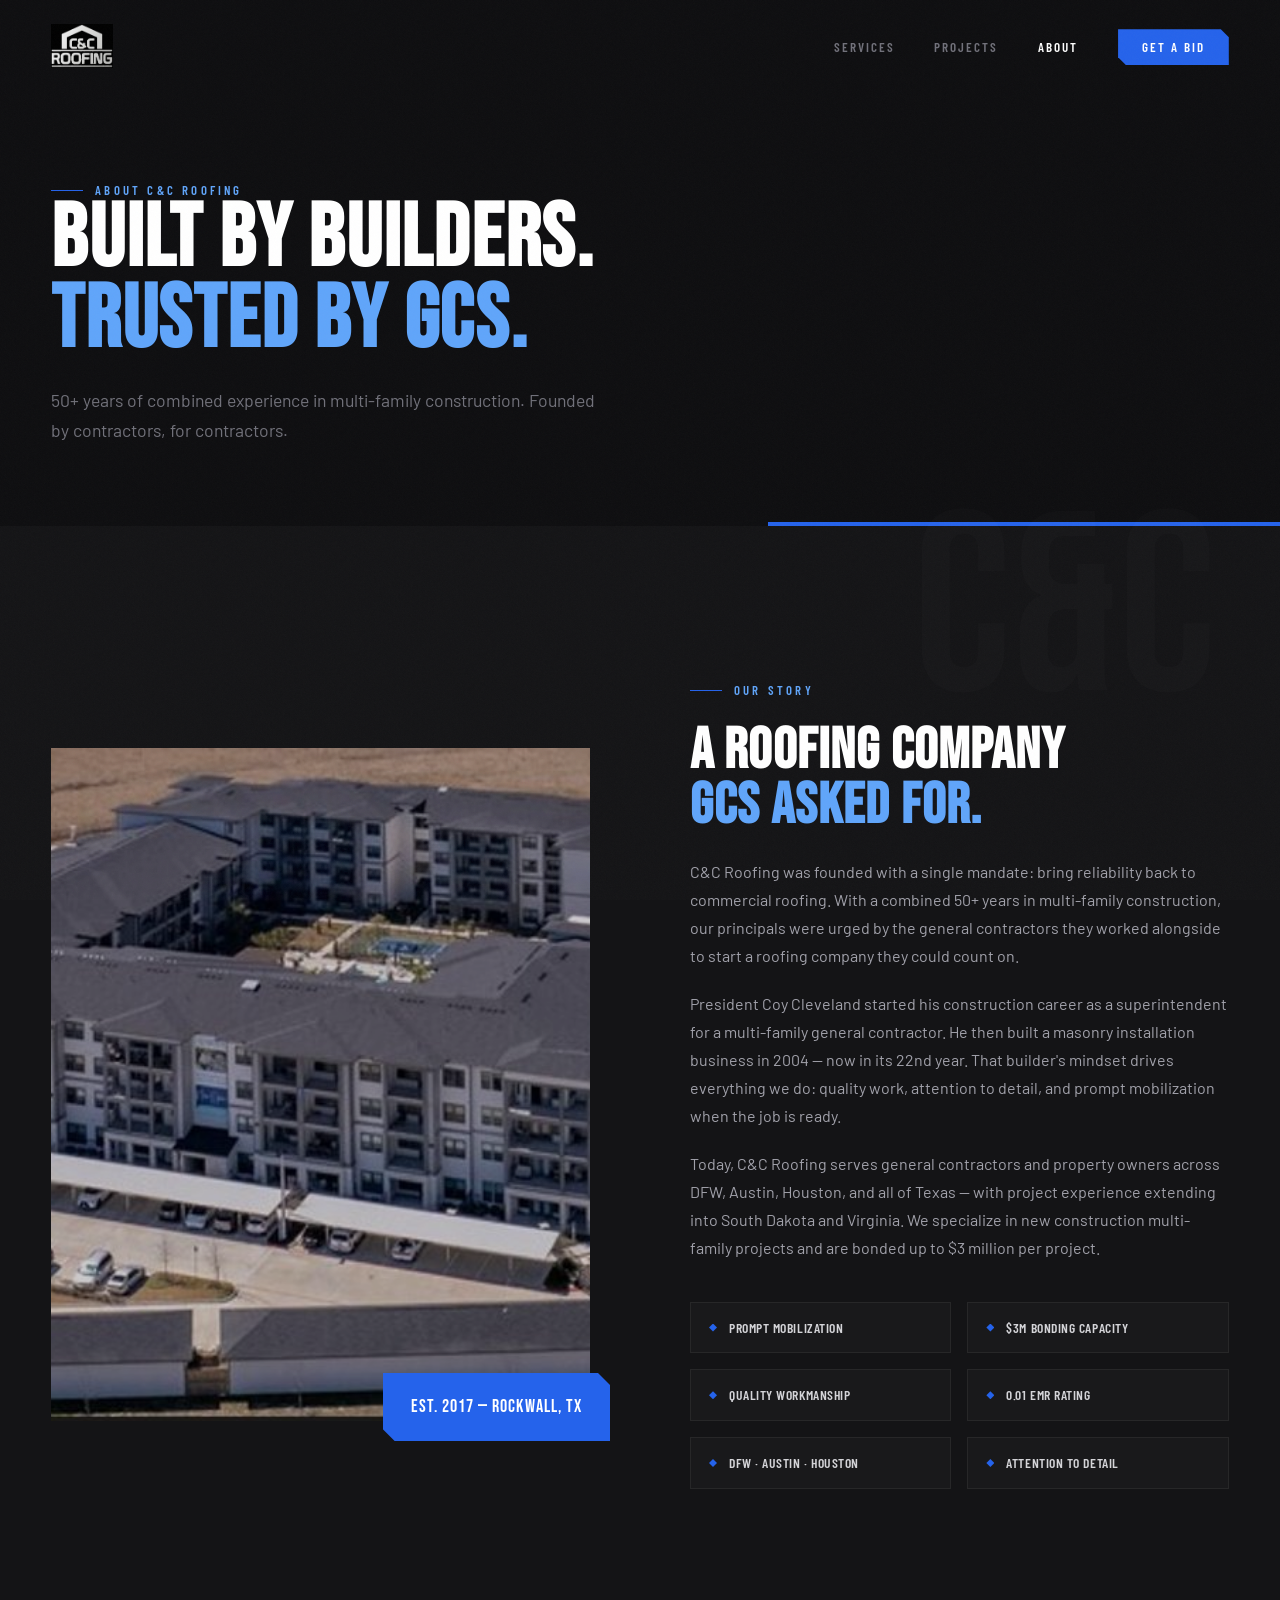
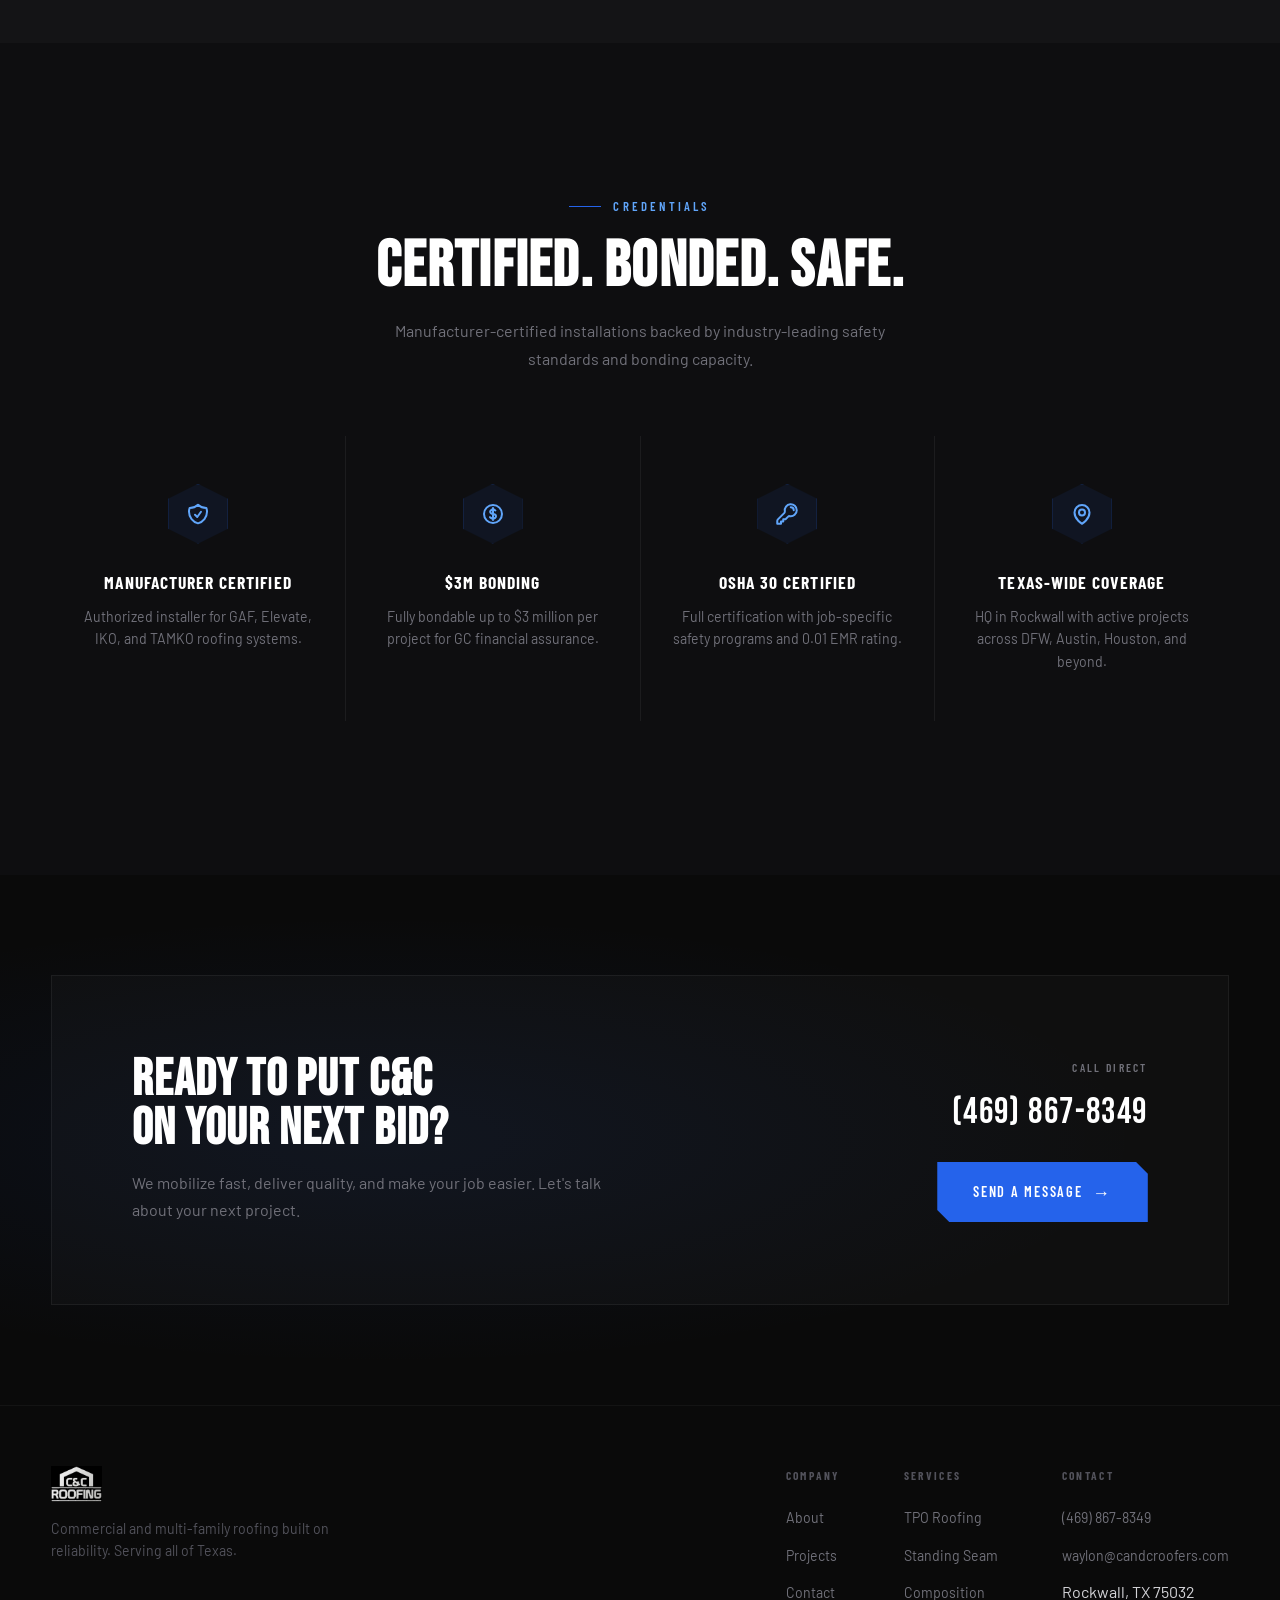
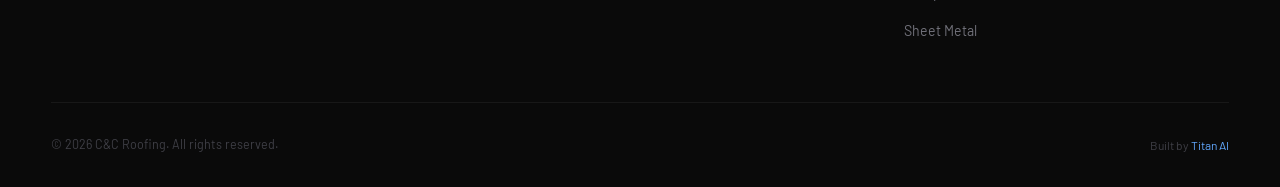
==== about.html @ eeb82d4a "Initial deploy: C&C Roofing static site - 5-page dark industrial brand site (index, services, projec" ====
<!DOCTYPE html>
<html lang="en">
<head>
  <meta charset="UTF-8">
  <meta name="viewport" content="width=device-width, initial-scale=1.0">
  <title>About | C&C Roofing — Built by Builders, Trusted by GCs</title>
  <meta name="description" content="C&C Roofing was founded with a single mandate: bring reliability back to commercial roofing. 50+ years combined experience, based in Rockwall, TX.">
  <link rel="preconnect" href="https://fonts.googleapis.com">
  <link rel="preconnect" href="https://fonts.gstatic.com" crossorigin>
  <link href="https://fonts.googleapis.com/css2?family=Bebas+Neue&family=Barlow:wght@400;500;600;700&family=Barlow+Condensed:wght@400;500;600;700&display=swap" rel="stylesheet">
  <link rel="stylesheet" href="css/style.css">
  <!-- Favicon -->
  <link rel="icon" href="favicon.svg" type="image/svg+xml">
  <link rel="alternate icon" href="favicon.ico" sizes="any">
  <link rel="apple-touch-icon" href="apple-touch-icon.png">
  <!-- Open Graph -->
  <meta property="og:type" content="website">
  <meta property="og:site_name" content="C&C Roofing">
  <meta property="og:title" content="About | C&C Roofing — Built by Builders, Trusted by GCs">
  <meta property="og:description" content="C&C Roofing was founded with a single mandate: bring reliability back to commercial roofing. 50+ years combined experience, based in Rockwall, TX.">
  <meta property="og:image" content="images/MEZZO_2.PNG">
  <meta property="og:url" content="https://candcroofers.com/about.html">
  <meta name="twitter:card" content="summary_large_image">
  <meta name="twitter:title" content="About C&C Roofing — Built by Builders, Trusted by GCs">
  <meta name="twitter:description" content="Founded by contractors for contractors. 50+ years combined experience, OSHA 30, bonded to $3M, serving all of Texas.">
  <meta name="twitter:image" content="images/MEZZO_2.PNG">
</head>
<body>

  <!-- NAV -->
  <nav class="nav" id="nav">
    <div class="nav-inner">
      <a href="index.html" class="nav-logo"><img src="images/CCRoofLogo2.png" alt="C&C Roofing"></a>
      <ul class="nav-links">
        <li><a href="services.html">Services</a></li>
        <li><a href="projects.html">Projects</a></li>
        <li><a href="about.html" class="active">About</a></li>
        <li><a href="contact.html" class="nav-cta">Get a Bid</a></li>
      </ul>
      <button class="nav-mobile-toggle" id="mobileToggle" aria-label="Menu"><span></span><span></span><span></span></button>
    </div>
  </nav>
  <div class="mobile-menu" id="mobileMenu">
    <a href="index.html">Home</a>
    <a href="services.html">Services</a>
    <a href="projects.html">Projects</a>
    <a href="about.html">About</a>
    <a href="contact.html">Contact</a>
  </div>

  <!-- PAGE HEADER -->
  <section class="page-header">
    <div class="container">
      <p class="section-label">About C&C Roofing</p>
      <h1>BUILT BY BUILDERS.<br><span class="accent">TRUSTED BY GCs.</span></h1>
      <p class="page-header-sub">50+ years of combined experience in multi-family construction. Founded by contractors, for contractors.</p>
    </div>
  </section>

  <!-- ABOUT -->
  <section class="about">
    <div class="container">
      <div class="about-grid">
        <div class="about-image-wrap reveal">
          <img src="images/Solea_Vintage_Park.PNG" alt="C&C Roofing project">
          <div class="about-image-badge">EST. 2017 — ROCKWALL, TX</div>
        </div>
        <div>
          <p class="section-label reveal">Our Story</p>
          <h2 class="about-heading reveal reveal-d1">A ROOFING COMPANY<br><span class="accent">GCs ASKED FOR.</span></h2>
          <div class="about-text">
            <p class="reveal reveal-d2">C&C Roofing was founded with a single mandate: bring reliability back to commercial roofing. With a combined 50+ years in multi-family construction, our principals were urged by the general contractors they worked alongside to start a roofing company they could count on.</p>
            <p class="reveal reveal-d3">President Coy Cleveland started his construction career as a superintendent for a multi-family general contractor. He then built a masonry installation business in 2004 — now in its 22nd year. That builder's mindset drives everything we do: quality work, attention to detail, and prompt mobilization when the job is ready.</p>
            <p class="reveal reveal-d4">Today, C&C Roofing serves general contractors and property owners across DFW, Austin, Houston, and all of Texas — with project experience extending into South Dakota and Virginia. We specialize in new construction multi-family projects and are bonded up to $3 million per project.</p>
          </div>
          <div class="about-features reveal reveal-d5">
            <div class="about-feature"><div class="about-feature-icon"></div><span>Prompt Mobilization</span></div>
            <div class="about-feature"><div class="about-feature-icon"></div><span>$3M Bonding Capacity</span></div>
            <div class="about-feature"><div class="about-feature-icon"></div><span>Quality Workmanship</span></div>
            <div class="about-feature"><div class="about-feature-icon"></div><span>0.01 EMR Rating</span></div>
            <div class="about-feature"><div class="about-feature-icon"></div><span>DFW · Austin · Houston</span></div>
            <div class="about-feature"><div class="about-feature-icon"></div><span>Attention to Detail</span></div>
          </div>
        </div>
      </div>
    </div>
  </section>

  <!-- CERTS -->
  <section class="certs">
    <div class="container">
      <div class="certs-top">
        <p class="section-label reveal">Credentials</p>
        <h2 class="certs-heading reveal reveal-d1">CERTIFIED. BONDED. SAFE.</h2>
        <p class="certs-sub reveal reveal-d2">Manufacturer-certified installations backed by industry-leading safety standards and bonding capacity.</p>
      </div>
      <div class="certs-grid">
        <div class="cert-card reveal reveal-d1">
          <div class="cert-icon-wrap"><svg xmlns="http://www.w3.org/2000/svg" fill="none" viewBox="0 0 24 24" stroke-width="2" stroke="currentColor"><path stroke-linecap="round" stroke-linejoin="round" d="M9 12.75L11.25 15 15 9.75m-3-7.036A11.959 11.959 0 013.598 6 11.99 11.99 0 003 9.749c0 5.592 3.824 10.29 9 11.623 5.176-1.332 9-6.03 9-11.622 0-1.31-.21-2.571-.598-3.751h-.152c-3.196 0-6.1-1.248-8.25-3.285z"/></svg></div>
          <h4>Manufacturer Certified</h4>
          <p>Authorized installer for GAF, Elevate, IKO, and TAMKO roofing systems.</p>
        </div>
        <div class="cert-card reveal reveal-d2">
          <div class="cert-icon-wrap"><svg xmlns="http://www.w3.org/2000/svg" fill="none" viewBox="0 0 24 24" stroke-width="2" stroke="currentColor"><path stroke-linecap="round" stroke-linejoin="round" d="M12 6v12m-3-2.818l.879.659c1.171.879 3.07.879 4.242 0 1.172-.879 1.172-2.303 0-3.182C13.536 12.219 12.768 12 12 12c-.725 0-1.45-.22-2.003-.659-1.106-.879-1.106-2.303 0-3.182s2.9-.879 4.006 0l.415.33M21 12a9 9 0 11-18 0 9 9 0 0118 0z"/></svg></div>
          <h4>$3M Bonding</h4>
          <p>Fully bondable up to $3 million per project for GC financial assurance.</p>
        </div>
        <div class="cert-card reveal reveal-d3">
          <div class="cert-icon-wrap"><svg xmlns="http://www.w3.org/2000/svg" fill="none" viewBox="0 0 24 24" stroke-width="2" stroke="currentColor"><path stroke-linecap="round" stroke-linejoin="round" d="M15.75 5.25a3 3 0 013 3m3 0a6 6 0 01-7.029 5.912c-.563-.097-1.159.026-1.563.43L10.5 17.25H8.25v2.25H6v2.25H2.25v-2.818c0-.597.237-1.17.659-1.591l6.499-6.499c.404-.404.527-1 .43-1.563A6 6 0 1121.75 8.25z"/></svg></div>
          <h4>OSHA 30 Certified</h4>
          <p>Full certification with job-specific safety programs and 0.01 EMR rating.</p>
        </div>
        <div class="cert-card reveal reveal-d4">
          <div class="cert-icon-wrap"><svg xmlns="http://www.w3.org/2000/svg" fill="none" viewBox="0 0 24 24" stroke-width="2" stroke="currentColor"><path stroke-linecap="round" stroke-linejoin="round" d="M15 10.5a3 3 0 11-6 0 3 3 0 016 0z"/><path stroke-linecap="round" stroke-linejoin="round" d="M19.5 10.5c0 7.142-7.5 11.25-7.5 11.25S4.5 17.642 4.5 10.5a7.5 7.5 0 1115 0z"/></svg></div>
          <h4>Texas-Wide Coverage</h4>
          <p>HQ in Rockwall with active projects across DFW, Austin, Houston, and beyond.</p>
        </div>
      </div>
    </div>
  </section>

  <!-- CTA -->
  <section class="cta-band">
    <div class="container">
      <div class="cta-inner reveal">
        <div>
          <h2 class="cta-heading">READY TO PUT C&C<br>ON YOUR NEXT BID?</h2>
          <p class="cta-desc">We mobilize fast, deliver quality, and make your job easier. Let's talk about your next project.</p>
        </div>
        <div class="cta-right">
          <div class="cta-phone-label">Call Direct</div>
          <a href="tel:+14698678349" class="cta-phone">(469) 867-8349</a>
          <div style="margin-top: 20px;"><a href="contact.html" class="btn btn-primary btn-arrow">Send a Message</a></div>
        </div>
      </div>
    </div>
  </section>

  <!-- FOOTER -->
  <footer class="footer">
    <div class="container">
      <div class="footer-top">
        <div>
          <div class="footer-logo"><img src="images/CCRoofLogo2.png" alt="C&C Roofing"></div>
          <p class="footer-tagline">Commercial and multi-family roofing built on reliability. Serving all of Texas.</p>
        </div>
        <div class="footer-links">
          <div class="footer-col"><h5>Company</h5><ul><li><a href="about.html">About</a></li><li><a href="projects.html">Projects</a></li><li><a href="contact.html">Contact</a></li></ul></div>
          <div class="footer-col"><h5>Services</h5><ul><li><a href="services.html">TPO Roofing</a></li><li><a href="services.html">Standing Seam</a></li><li><a href="services.html">Composition</a></li><li><a href="services.html">Sheet Metal</a></li></ul></div>
          <div class="footer-col"><h5>Contact</h5><ul><li><a href="tel:+14698678349">(469) 867-8349</a></li><li><a href="mailto:waylon@candcroofers.com">waylon@candcroofers.com</a></li><li>Rockwall, TX 75032</li></ul></div>
        </div>
      </div>
      <div class="footer-bottom">
        <p class="footer-copy">&copy; 2026 C&C Roofing. All rights reserved.</p>
        <p class="footer-credit">Built by <a href="#">Titan AI</a></p>
      </div>
    </div>
  </footer>

  <script src="js/main.js"></script>
</body>
</html>
---- css/style.css ----
/* ============================================================
   C&C ROOFING — MASTER STYLESHEET
   Dark industrial construction brand
   ============================================================ */

/* --- CUSTOM PROPERTIES --- */
:root {
  --black: #0a0a0a;
  --dark-1: #0e0e10;
  --dark-2: #141416;
  --dark-3: #1a1a1e;
  --dark-4: #222226;
  --dark-5: #2a2a30;
  --white: #ffffff;
  --gray-100: #f0f0f2;
  --gray-200: #d4d4d8;
  --gray-300: #a1a1aa;
  --gray-400: #71717a;
  --gray-500: #52525b;
  --gray-600: #3f3f46;
  --blue: #2563eb;
  --blue-light: #3b82f6;
  --blue-bright: #60a5fa;
  --blue-glow: rgba(37, 99, 235, 0.15);
  --blue-accent: #1d4ed8;
  --font-display: 'Bebas Neue', sans-serif;
  --font-heading: 'Barlow Condensed', sans-serif;
  --font-body: 'Barlow', sans-serif;
  --container: min(1320px, 92vw);
  --section-pad: clamp(100px, 12vw, 160px);
}

/* --- RESET --- */
*, *::before, *::after { margin: 0; padding: 0; box-sizing: border-box; }
html { scroll-behavior: smooth; -webkit-font-smoothing: antialiased; -moz-osx-font-smoothing: grayscale; background: #0a0a0a; }
body { font-family: var(--font-body); background: #0a0a0a; color: var(--gray-200); line-height: 1.6; overflow-x: hidden; }
img { max-width: 100%; height: auto; display: block; }
a { text-decoration: none; color: inherit; }

/* --- GRAIN OVERLAY --- */
body::after {
  content: '';
  position: fixed;
  inset: 0;
  pointer-events: none;
  z-index: 9999;
  opacity: 0.03;
  background-image: url("data:image/svg+xml,%3Csvg viewBox='0 0 256 256' xmlns='http://www.w3.org/2000/svg'%3E%3Cfilter id='noise'%3E%3CfeTurbulence type='fractalNoise' baseFrequency='0.9' numOctaves='4' stitchTiles='stitch'/%3E%3C/filter%3E%3Crect width='100%25' height='100%25' filter='url(%23noise)'/%3E%3C/svg%3E");
  background-repeat: repeat;
  background-size: 128px 128px;
}

/* --- UTILITIES --- */
.container { width: var(--container); margin: 0 auto; }

.section-label {
  font-family: var(--font-heading);
  font-size: 0.8rem;
  font-weight: 600;
  letter-spacing: 0.25em;
  text-transform: uppercase;
  color: var(--blue-bright);
  display: flex;
  align-items: center;
  gap: 12px;
}
.section-label::before {
  content: '';
  width: 32px;
  height: 1px;
  background: var(--blue);
}

/* --- BUTTONS --- */
.btn {
  display: inline-flex;
  align-items: center;
  gap: 10px;
  font-family: var(--font-heading);
  font-weight: 600;
  font-size: 0.9rem;
  letter-spacing: 0.12em;
  text-transform: uppercase;
  padding: 16px 36px;
  border: none;
  cursor: pointer;
  transition: all 0.35s cubic-bezier(0.25, 0.46, 0.45, 0.94);
  position: relative;
  overflow: hidden;
}
.btn-primary {
  background: var(--blue);
  color: var(--white);
  clip-path: polygon(0 0, calc(100% - 12px) 0, 100% 12px, 100% 100%, 12px 100%, 0 calc(100% - 12px));
}
.btn-primary:hover {
  background: var(--blue-light);
  transform: translateY(-2px);
  box-shadow: 0 8px 32px rgba(37, 99, 235, 0.35);
}
.btn-outline {
  background: transparent;
  color: var(--white);
  border: 1px solid var(--gray-600);
  clip-path: polygon(0 0, calc(100% - 12px) 0, 100% 12px, 100% 100%, 12px 100%, 0 calc(100% - 12px));
}
.btn-outline:hover {
  border-color: var(--blue);
  color: var(--blue-bright);
}
.btn-arrow::after {
  content: '\2192';
  transition: transform 0.3s ease;
  font-size: 1.1rem;
}
.btn-arrow:hover::after { transform: translateX(4px); }

/* --- ANIMATIONS --- */
@keyframes fadeIn { from { opacity: 0; } to { opacity: 1; } }
@keyframes fadeUp { from { opacity: 0; transform: translateY(40px); } to { opacity: 1; transform: translateY(0); } }

.reveal {
  opacity: 0;
  transform: translateY(40px);
  transition: opacity 0.8s cubic-bezier(0.25, 0.46, 0.45, 0.94), transform 0.8s cubic-bezier(0.25, 0.46, 0.45, 0.94);
}
.reveal.visible { opacity: 1; transform: translateY(0); }
.reveal-d1 { transition-delay: 0.1s; }
.reveal-d2 { transition-delay: 0.2s; }
.reveal-d3 { transition-delay: 0.3s; }
.reveal-d4 { transition-delay: 0.4s; }
.reveal-d5 { transition-delay: 0.5s; }

/* ============================================================
   NAVIGATION
   ============================================================ */
.nav {
  position: fixed;
  top: 0; left: 0; right: 0;
  z-index: 1000;
  padding: 24px 0;
  transition: all 0.4s ease;
}
.nav.scrolled {
  background: rgba(10, 10, 10, 0.92);
  -webkit-backdrop-filter: blur(24px);
  backdrop-filter: blur(24px);
  padding: 16px 0;
  border-bottom: 1px solid rgba(255,255,255,0.04);
}
.nav-inner {
  width: var(--container);
  margin: 0 auto;
  display: flex;
  align-items: center;
  justify-content: space-between;
}
.nav-logo img { height: 44px; }
.nav-links {
  display: flex;
  align-items: center;
  gap: 40px;
  list-style: none;
}
.nav-links a {
  font-family: var(--font-heading);
  font-size: 0.82rem;
  font-weight: 600;
  color: var(--gray-400);
  letter-spacing: 0.15em;
  text-transform: uppercase;
  transition: color 0.3s;
}
.nav-links a:hover { color: var(--white); }
.nav-links a.active { color: var(--white); }
.nav-cta {
  color: var(--white) !important;
  background: var(--blue);
  padding: 10px 24px !important;
  clip-path: polygon(0 0, calc(100% - 8px) 0, 100% 8px, 100% 100%, 8px 100%, 0 calc(100% - 8px));
  transition: all 0.3s;
}
.nav-cta:hover { background: var(--blue-light) !important; }

.nav-mobile-toggle {
  display: none;
  background: none;
  border: none;
  cursor: pointer;
  padding: 8px;
}
.nav-mobile-toggle span {
  display: block;
  width: 28px;
  height: 2px;
  background: var(--white);
  margin: 6px 0;
  transition: all 0.3s;
}

/* Mobile menu overlay */
.mobile-menu {
  position: fixed;
  inset: 0;
  z-index: 999;
  /* Solid fallback for iOS Safari — backdrop-filter alone can cause white flash */
  background: #0a0a0a;
  -webkit-backdrop-filter: blur(16px);
  backdrop-filter: blur(16px);
  display: flex;
  flex-direction: column;
  align-items: center;
  justify-content: center;
  gap: 32px;
  /* Animate in/out with opacity instead of display toggle */
  opacity: 0;
  pointer-events: none;
  transition: opacity 0.3s ease;
}
.mobile-menu.open {
  opacity: 1;
  pointer-events: auto;
}
.mobile-menu a {
  font-family: var(--font-display);
  font-size: 2.5rem;
  color: var(--white);
  letter-spacing: 0.06em;
  transition: color 0.3s;
}
.mobile-menu a:hover { color: var(--blue-bright); }

/* ============================================================
   HERO
   ============================================================ */
.hero {
  position: relative;
  min-height: 100vh;
  display: flex;
  align-items: flex-end;
  padding-bottom: 80px;
  overflow: hidden;
  background: #0a0a0a;
}
.hero-media { position: absolute; inset: 0; z-index: 1; }
.hero-media img,
.hero-media video {
  width: 100%;
  height: 100%;
  object-fit: cover;
  filter: brightness(0.35) contrast(1.1) saturate(0.8);
}
.hero-overlay {
  position: absolute;
  inset: 0;
  z-index: 2;
  background:
    linear-gradient(180deg, rgba(10,10,10,0.6) 0%, rgba(10,10,10,0.2) 40%, rgba(10,10,10,0.85) 100%),
    linear-gradient(90deg, rgba(10,10,10,0.7) 0%, transparent 60%);
}
.hero::before {
  content: '';
  position: absolute;
  bottom: 0; right: 0;
  width: 40%;
  height: 4px;
  background: var(--blue);
  z-index: 5;
}
.hero-content {
  position: relative;
  z-index: 3;
  width: var(--container);
  margin: 0 auto;
  display: grid;
  grid-template-columns: 1fr 1fr;
  gap: 60px;
  align-items: end;
}
.hero-label {
  font-family: var(--font-heading);
  font-size: 0.78rem;
  font-weight: 600;
  letter-spacing: 0.3em;
  text-transform: uppercase;
  color: var(--blue-bright);
  margin-bottom: 24px;
  display: flex;
  align-items: center;
  gap: 12px;
  animation: fadeIn 0.8s ease forwards;
}
.hero-label-line { width: 40px; height: 1px; background: var(--blue); }
.hero h1 {
  font-family: var(--font-display);
  font-size: clamp(4rem, 9vw, 7.5rem);
  font-weight: 400;
  color: var(--white);
  line-height: 0.92;
  letter-spacing: 0.02em;
  animation: fadeUp 0.9s ease 0.15s both;
}
.hero h1 .accent { color: var(--blue-bright); display: block; }
.hero-sub {
  font-size: 1.05rem;
  color: var(--gray-300);
  max-width: 440px;
  margin-top: 28px;
  line-height: 1.7;
  animation: fadeUp 0.9s ease 0.3s both;
}
.hero-actions {
  display: flex;
  gap: 16px;
  margin-top: 40px;
  animation: fadeUp 0.9s ease 0.45s both;
}
.hero-right { animation: fadeUp 0.9s ease 0.5s both; }
.hero-stats-grid {
  display: grid;
  grid-template-columns: 1fr 1fr;
  gap: 1px;
  background: var(--gray-600);
  border: 1px solid var(--gray-600);
}
.hero-stat {
  background: rgba(10, 10, 10, 0.8);
  -webkit-backdrop-filter: blur(12px);
  backdrop-filter: blur(12px);
  padding: 32px 28px;
  transition: background 0.3s;
}
.hero-stat:hover { background: rgba(37, 99, 235, 0.08); }
.hero-stat-value {
  font-family: var(--font-display);
  font-size: 2.75rem;
  color: var(--white);
  line-height: 1;
  letter-spacing: 0.02em;
}
.hero-stat-label {
  font-family: var(--font-heading);
  font-size: 0.75rem;
  font-weight: 600;
  letter-spacing: 0.15em;
  text-transform: uppercase;
  color: var(--gray-400);
  margin-top: 8px;
}

/* ============================================================
   TRUST STRIP
   ============================================================ */
.trust-strip {
  background: var(--dark-2);
  border-top: 1px solid rgba(255,255,255,0.04);
  border-bottom: 1px solid rgba(255,255,255,0.04);
  padding: 28px 0;
}
.trust-inner {
  display: flex;
  align-items: center;
  justify-content: center;
  gap: 56px;
  flex-wrap: wrap;
}
.trust-item {
  font-family: var(--font-heading);
  font-size: 0.78rem;
  font-weight: 600;
  color: var(--gray-400);
  letter-spacing: 0.15em;
  text-transform: uppercase;
  display: flex;
  align-items: center;
  gap: 10px;
  transition: color 0.3s;
}
.trust-item:hover { color: var(--gray-200); }
.trust-dot {
  width: 6px; height: 6px;
  background: var(--blue);
  clip-path: polygon(50% 0%, 100% 50%, 50% 100%, 0% 50%);
}

/* ============================================================
   SERVICES
   ============================================================ */
.services {
  padding: var(--section-pad) 0;
  background: var(--dark-1);
  position: relative;
}
.services::before {
  content: '';
  position: absolute;
  top: 0; left: 0;
  width: 4px; height: 120px;
  background: var(--blue);
}
.services-top {
  display: flex;
  justify-content: space-between;
  align-items: flex-end;
  margin-bottom: 72px;
  gap: 40px;
}
.services-heading {
  font-family: var(--font-display);
  font-size: clamp(2.5rem, 5vw, 4rem);
  color: var(--white);
  line-height: 0.95;
  letter-spacing: 0.02em;
  margin-top: 20px;
}
.services-desc {
  font-size: 1rem;
  color: var(--gray-400);
  max-width: 400px;
  line-height: 1.7;
  text-align: right;
}
.services-grid {
  display: grid;
  grid-template-columns: repeat(4, 1fr);
  gap: 1px;
  background: rgba(255,255,255,0.06);
}
.service-card {
  background: var(--dark-1);
  padding: 48px 36px;
  position: relative;
  transition: all 0.4s ease;
  overflow: hidden;
}
.service-card::after {
  content: '';
  position: absolute;
  bottom: 0; left: 0;
  width: 100%; height: 2px;
  background: var(--blue);
  transform: scaleX(0);
  transform-origin: left;
  transition: transform 0.5s ease;
}
.service-card:hover { background: var(--dark-3); }
.service-card:hover::after { transform: scaleX(1); }
.service-number {
  font-family: var(--font-display);
  font-size: 3.5rem;
  color: rgba(255,255,255,0.04);
  line-height: 1;
  margin-bottom: 24px;
}
.service-card h3 {
  font-family: var(--font-heading);
  font-size: 1.4rem;
  font-weight: 700;
  color: var(--white);
  letter-spacing: 0.04em;
  text-transform: uppercase;
  margin-bottom: 16px;
}
.service-card p {
  font-size: 0.92rem;
  color: var(--gray-400);
  line-height: 1.65;
}
.service-tag {
  display: inline-block;
  margin-top: 20px;
  font-family: var(--font-heading);
  font-size: 0.72rem;
  font-weight: 600;
  letter-spacing: 0.18em;
  text-transform: uppercase;
  color: var(--blue-bright);
  padding: 6px 14px;
  border: 1px solid rgba(37, 99, 235, 0.3);
}

/* ============================================================
   PROJECTS
   ============================================================ */
.projects {
  padding: var(--section-pad) 0;
  background: var(--black);
}
.projects-top {
  display: flex;
  justify-content: space-between;
  align-items: flex-end;
  margin-bottom: 64px;
}
.projects-heading {
  font-family: var(--font-display);
  font-size: clamp(2.5rem, 5vw, 4rem);
  color: var(--white);
  line-height: 0.95;
  letter-spacing: 0.02em;
  margin-top: 20px;
}
.projects-grid {
  display: grid;
  grid-template-columns: repeat(12, 1fr);
  gap: 16px;
}
.project-item { position: relative; overflow: hidden; cursor: pointer; }
.project-item.span-8 { grid-column: span 8; }
.project-item.span-4 { grid-column: span 4; }
.project-item.span-5 { grid-column: span 5; }
.project-item.span-6 { grid-column: span 6; }
.project-item.span-7 { grid-column: span 7; }
.project-item img {
  width: 100%; height: 100%;
  object-fit: cover;
  aspect-ratio: 16/10;
  filter: brightness(0.7) saturate(0.85);
  transition: all 0.6s cubic-bezier(0.25, 0.46, 0.45, 0.94);
}
.project-item:hover img { filter: brightness(0.9) saturate(1); transform: scale(1.04); }
.project-overlay {
  position: absolute;
  inset: 0;
  background: linear-gradient(to top, rgba(10,10,10,0.95) 0%, rgba(10,10,10,0) 50%);
  display: flex;
  flex-direction: column;
  justify-content: flex-end;
  padding: 32px;
}
.project-name {
  font-family: var(--font-heading);
  font-size: 1.2rem;
  font-weight: 700;
  color: var(--white);
  text-transform: uppercase;
  letter-spacing: 0.06em;
}
.project-meta {
  font-family: var(--font-heading);
  font-size: 0.78rem;
  font-weight: 500;
  color: var(--blue-bright);
  letter-spacing: 0.12em;
  text-transform: uppercase;
  margin-top: 6px;
}
.project-corner {
  position: absolute;
  top: 20px; right: 20px;
  width: 40px; height: 40px;
  border: 1px solid rgba(255,255,255,0.2);
  display: flex;
  align-items: center;
  justify-content: center;
  opacity: 0;
  transition: all 0.4s;
  clip-path: polygon(0 0, calc(100% - 8px) 0, 100% 8px, 100% 100%, 8px 100%, 0 calc(100% - 8px));
}
.project-item:hover .project-corner { opacity: 1; border-color: var(--blue); }
.project-corner svg { width: 16px; height: 16px; color: var(--white); }

/* ============================================================
   ABOUT
   ============================================================ */
.about {
  padding: var(--section-pad) 0;
  background: var(--dark-2);
  position: relative;
}
.about::before {
  content: 'C&C';
  position: absolute;
  top: -40px; right: 5%;
  font-family: var(--font-display);
  font-size: clamp(10rem, 20vw, 22rem);
  color: rgba(255,255,255,0.015);
  line-height: 1;
  pointer-events: none;
  z-index: 0;
}
.about-grid {
  display: grid;
  grid-template-columns: 1fr 1fr;
  gap: 100px;
  align-items: center;
  position: relative;
  z-index: 1;
}
.about-image-wrap { position: relative; }
.about-image-wrap img {
  width: 100%;
  aspect-ratio: 4/5;
  object-fit: cover;
  filter: brightness(0.8) saturate(0.9);
}
.about-image-badge {
  position: absolute;
  bottom: -20px; right: -20px;
  background: var(--blue);
  color: var(--white);
  font-family: var(--font-display);
  font-size: 1.1rem;
  letter-spacing: 0.06em;
  padding: 20px 28px;
  clip-path: polygon(0 0, calc(100% - 12px) 0, 100% 12px, 100% 100%, 12px 100%, 0 calc(100% - 12px));
}
.about-heading {
  font-family: var(--font-display);
  font-size: clamp(2.25rem, 4.5vw, 3.75rem);
  color: var(--white);
  line-height: 0.95;
  letter-spacing: 0.02em;
  margin: 24px 0;
}
.about-heading .accent { color: var(--blue-bright); }
.about-text p {
  font-size: 1rem;
  color: var(--gray-300);
  line-height: 1.75;
  margin-bottom: 20px;
}
.about-features {
  display: grid;
  grid-template-columns: 1fr 1fr;
  gap: 16px;
  margin-top: 40px;
}
.about-feature {
  display: flex;
  align-items: center;
  gap: 12px;
  padding: 14px 18px;
  background: rgba(255,255,255,0.02);
  border: 1px solid rgba(255,255,255,0.06);
  transition: all 0.3s;
}
.about-feature:hover { border-color: rgba(37, 99, 235, 0.3); background: var(--blue-glow); }
.about-feature-icon {
  width: 8px; height: 8px;
  background: var(--blue);
  clip-path: polygon(50% 0%, 100% 50%, 50% 100%, 0% 50%);
  flex-shrink: 0;
}
.about-feature span {
  font-family: var(--font-heading);
  font-size: 0.85rem;
  font-weight: 600;
  color: var(--gray-200);
  letter-spacing: 0.04em;
  text-transform: uppercase;
}

/* ============================================================
   CERTIFICATIONS
   ============================================================ */
.certs {
  padding: var(--section-pad) 0;
  background: var(--dark-1);
  position: relative;
  overflow: hidden;
}
.certs-top { text-align: center; margin-bottom: 64px; }
.certs-top .section-label { justify-content: center; }
.certs-heading {
  font-family: var(--font-display);
  font-size: clamp(2.5rem, 5vw, 4rem);
  color: var(--white);
  line-height: 0.95;
  letter-spacing: 0.02em;
  margin-top: 20px;
}
.certs-sub {
  font-size: 1rem;
  color: var(--gray-400);
  max-width: 500px;
  margin: 20px auto 0;
  line-height: 1.7;
}
.certs-grid {
  display: grid;
  grid-template-columns: repeat(4, 1fr);
  gap: 1px;
  background: rgba(255,255,255,0.06);
}
.cert-card {
  background: var(--dark-1);
  padding: 48px 32px;
  text-align: center;
  transition: all 0.4s;
  position: relative;
}
.cert-card::before {
  content: '';
  position: absolute;
  top: 0; left: 50%;
  transform: translateX(-50%);
  width: 0; height: 2px;
  background: var(--blue);
  transition: width 0.4s ease;
}
.cert-card:hover { background: var(--dark-3); }
.cert-card:hover::before { width: 60%; }
.cert-icon-wrap {
  width: 60px; height: 60px;
  margin: 0 auto 24px;
  background: rgba(37, 99, 235, 0.08);
  border: 1px solid rgba(37, 99, 235, 0.15);
  display: flex;
  align-items: center;
  justify-content: center;
  clip-path: polygon(50% 0%, 100% 25%, 100% 75%, 50% 100%, 0% 75%, 0% 25%);
}
.cert-icon-wrap svg { width: 24px; height: 24px; color: var(--blue-bright); }
.cert-card h4 {
  font-family: var(--font-heading);
  font-size: 1.1rem;
  font-weight: 700;
  color: var(--white);
  text-transform: uppercase;
  letter-spacing: 0.06em;
  margin-bottom: 10px;
}
.cert-card p { font-size: 0.88rem; color: var(--gray-400); line-height: 1.6; }

/* ============================================================
   CTA BAND
   ============================================================ */
.cta-band {
  padding: 100px 0;
  background: var(--black);
  position: relative;
  overflow: hidden;
}
.cta-band::before {
  content: '';
  position: absolute;
  inset: 0;
  background: radial-gradient(ellipse at 30% 50%, rgba(37, 99, 235, 0.08) 0%, transparent 60%);
}
.cta-inner {
  position: relative;
  display: flex;
  align-items: center;
  justify-content: space-between;
  gap: 60px;
  padding: 80px;
  border: 1px solid rgba(255,255,255,0.06);
  background: rgba(255,255,255,0.02);
}
.cta-heading {
  font-family: var(--font-display);
  font-size: clamp(2rem, 4vw, 3.5rem);
  color: var(--white);
  line-height: 0.95;
  letter-spacing: 0.02em;
}
.cta-desc {
  color: var(--gray-400);
  font-size: 1rem;
  margin-top: 16px;
  max-width: 500px;
  line-height: 1.7;
}
.cta-right { text-align: right; flex-shrink: 0; }
.cta-phone-label {
  font-family: var(--font-heading);
  font-size: 0.72rem;
  font-weight: 600;
  letter-spacing: 0.2em;
  text-transform: uppercase;
  color: var(--gray-400);
  margin-bottom: 8px;
}
.cta-phone {
  font-family: var(--font-display);
  font-size: 2.25rem;
  color: var(--white);
  letter-spacing: 0.04em;
  transition: color 0.3s;
}
.cta-phone:hover { color: var(--blue-bright); }

/* ============================================================
   CONTACT
   ============================================================ */
.contact {
  padding: var(--section-pad) 0;
  background: var(--dark-2);
}
.contact-grid {
  display: grid;
  grid-template-columns: 1fr 1.2fr;
  gap: 100px;
}
.contact-heading {
  font-family: var(--font-display);
  font-size: clamp(2rem, 4vw, 3.25rem);
  color: var(--white);
  line-height: 0.95;
  letter-spacing: 0.02em;
  margin: 24px 0;
}
.contact-desc {
  color: var(--gray-400);
  font-size: 1rem;
  line-height: 1.7;
  margin-bottom: 48px;
}
.contact-detail {
  display: flex;
  align-items: flex-start;
  gap: 16px;
  margin-bottom: 32px;
}
.contact-detail-icon {
  width: 44px; height: 44px;
  background: rgba(37, 99, 235, 0.08);
  border: 1px solid rgba(37, 99, 235, 0.15);
  display: flex;
  align-items: center;
  justify-content: center;
  flex-shrink: 0;
  clip-path: polygon(0 0, calc(100% - 8px) 0, 100% 8px, 100% 100%, 8px 100%, 0 calc(100% - 8px));
}
.contact-detail-icon svg { width: 18px; height: 18px; color: var(--blue-bright); }
.contact-detail-label {
  font-family: var(--font-heading);
  font-size: 0.7rem;
  font-weight: 600;
  letter-spacing: 0.18em;
  text-transform: uppercase;
  color: var(--gray-500);
}
.contact-detail-value {
  font-family: var(--font-heading);
  font-size: 1rem;
  font-weight: 600;
  color: var(--white);
  margin-top: 4px;
}
.contact-detail-value a { color: var(--white); transition: color 0.3s; }
.contact-detail-value a:hover { color: var(--blue-bright); }

/* --- FORM --- */
.contact-form {
  background: rgba(255,255,255,0.02);
  border: 1px solid rgba(255,255,255,0.06);
  padding: 48px;
}
.form-group { margin-bottom: 20px; }
.form-group label {
  display: block;
  font-family: var(--font-heading);
  font-size: 0.72rem;
  font-weight: 600;
  letter-spacing: 0.15em;
  text-transform: uppercase;
  color: var(--gray-400);
  margin-bottom: 8px;
}
.form-group input,
.form-group select,
.form-group textarea {
  width: 100%;
  padding: 14px 18px;
  font-family: var(--font-body);
  font-size: 0.95rem;
  background: rgba(255,255,255,0.03);
  border: 1px solid rgba(255,255,255,0.1);
  color: var(--white);
  outline: none;
  transition: all 0.3s;
}
.form-group input::placeholder,
.form-group textarea::placeholder { color: var(--gray-500); }
.form-group input:focus,
.form-group select:focus,
.form-group textarea:focus {
  border-color: var(--blue);
  background: rgba(37, 99, 235, 0.04);
}
.form-group select {
  appearance: none;
  background-image: url("data:image/svg+xml,%3Csvg xmlns='http://www.w3.org/2000/svg' width='12' height='12' viewBox='0 0 12 12' fill='none'%3E%3Cpath d='M3 4.5L6 7.5L9 4.5' stroke='%2371717a' stroke-width='1.5'/%3E%3C/svg%3E");
  background-repeat: no-repeat;
  background-position: right 16px center;
}
.form-group select option { background: var(--dark-2); color: var(--white); }
.form-group textarea { resize: vertical; min-height: 120px; }
.form-row { display: grid; grid-template-columns: 1fr 1fr; gap: 16px; }
.contact-form .btn { width: 100%; justify-content: center; padding: 18px; font-size: 0.88rem; }

/* ============================================================
   PAGE HEADER (for inner pages)
   ============================================================ */
.page-header {
  padding: 180px 0 80px;
  background: var(--dark-1);
  position: relative;
}
.page-header::after {
  content: '';
  position: absolute;
  bottom: 0; right: 0;
  width: 40%; height: 4px;
  background: var(--blue);
}
.page-header h1 {
  font-family: var(--font-display);
  font-size: clamp(3rem, 7vw, 5.5rem);
  color: var(--white);
  line-height: 0.92;
  letter-spacing: 0.02em;
}
.page-header h1 .accent { color: var(--blue-bright); }
.page-header-sub {
  font-size: 1.1rem;
  color: var(--gray-400);
  max-width: 560px;
  margin-top: 24px;
  line-height: 1.7;
}

/* ============================================================
   FOOTER
   ============================================================ */
.footer {
  background: var(--black);
  padding: 60px 0 32px;
  border-top: 1px solid rgba(255,255,255,0.04);
}
.footer-top {
  display: flex;
  justify-content: space-between;
  align-items: flex-start;
  padding-bottom: 48px;
  border-bottom: 1px solid rgba(255,255,255,0.06);
}
.footer-logo img { height: 36px; margin-bottom: 16px; }
.footer-tagline {
  font-size: 0.88rem;
  color: var(--gray-500);
  max-width: 300px;
  line-height: 1.6;
}
.footer-links { display: flex; gap: 64px; }
.footer-col h5 {
  font-family: var(--font-heading);
  font-size: 0.72rem;
  font-weight: 700;
  letter-spacing: 0.2em;
  text-transform: uppercase;
  color: var(--gray-500);
  margin-bottom: 20px;
}
.footer-col ul { list-style: none; }
.footer-col li { margin-bottom: 12px; }
.footer-col a { font-size: 0.88rem; color: var(--gray-400); transition: color 0.3s; }
.footer-col a:hover { color: var(--white); }
.footer-bottom {
  display: flex;
  justify-content: space-between;
  align-items: center;
  padding-top: 32px;
}
.footer-copy { font-size: 0.78rem; color: var(--gray-600); }
.footer-credit { font-size: 0.75rem; color: var(--gray-600); }
.footer-credit a { color: var(--blue-bright); }

/* ============================================================
   RESPONSIVE
   ============================================================ */
@media (max-width: 1024px) {
  .hero-content { grid-template-columns: 1fr; }
  .hero-right { display: none; }
  .hero { align-items: center; padding-bottom: 0; }
  .services-grid { grid-template-columns: repeat(2, 1fr); }
  .certs-grid { grid-template-columns: repeat(2, 1fr); }
  .projects-grid { grid-template-columns: repeat(6, 1fr); }
  .project-item.span-8, .project-item.span-4,
  .project-item.span-5, .project-item.span-6,
  .project-item.span-7 { grid-column: span 6; }
}

@media (max-width: 768px) {
  .nav-links { display: none; }
  .nav-mobile-toggle { display: block; }
  .hero h1 { font-size: clamp(3rem, 12vw, 5rem); }
  .hero-actions { flex-direction: column; }
  .services-top { flex-direction: column; gap: 24px; }
  .services-desc { text-align: left; }
  .services-grid, .certs-grid { grid-template-columns: 1fr; }
  .projects-top { flex-direction: column; gap: 24px; }
  .about-grid { grid-template-columns: 1fr; gap: 48px; }
  .about-features { grid-template-columns: 1fr; }
  .about-image-badge { right: 0; }
  .cta-inner { flex-direction: column; padding: 48px 32px; text-align: center; }
  .cta-right { text-align: center; }
  .contact-grid { grid-template-columns: 1fr; gap: 48px; }
  .contact-form { padding: 32px 24px; }
  .form-row { grid-template-columns: 1fr; }
  .footer-top { flex-direction: column; gap: 40px; }
  .footer-links { flex-direction: column; gap: 28px; }
  .footer-bottom { flex-direction: column; gap: 12px; text-align: center; }
  .trust-inner { gap: 24px; justify-content: flex-start; }
  .page-header { padding: 140px 0 60px; }
}
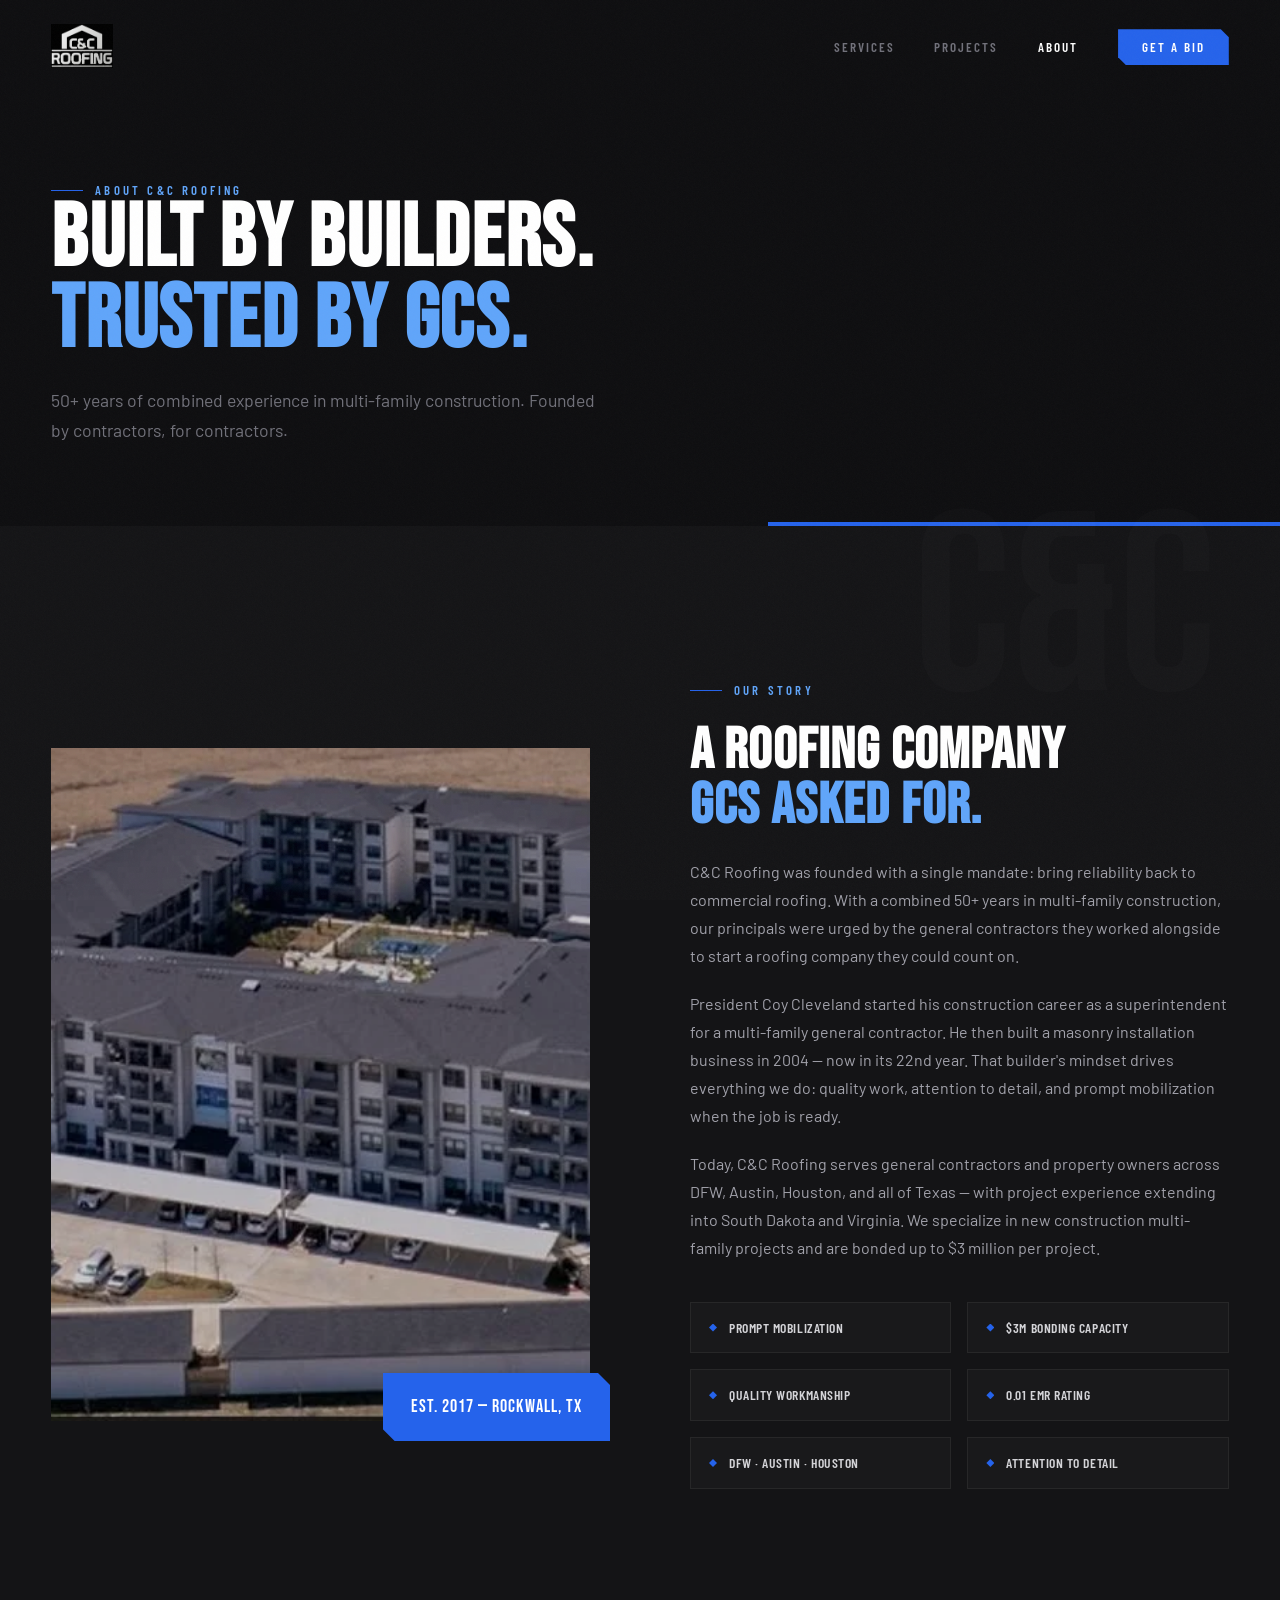
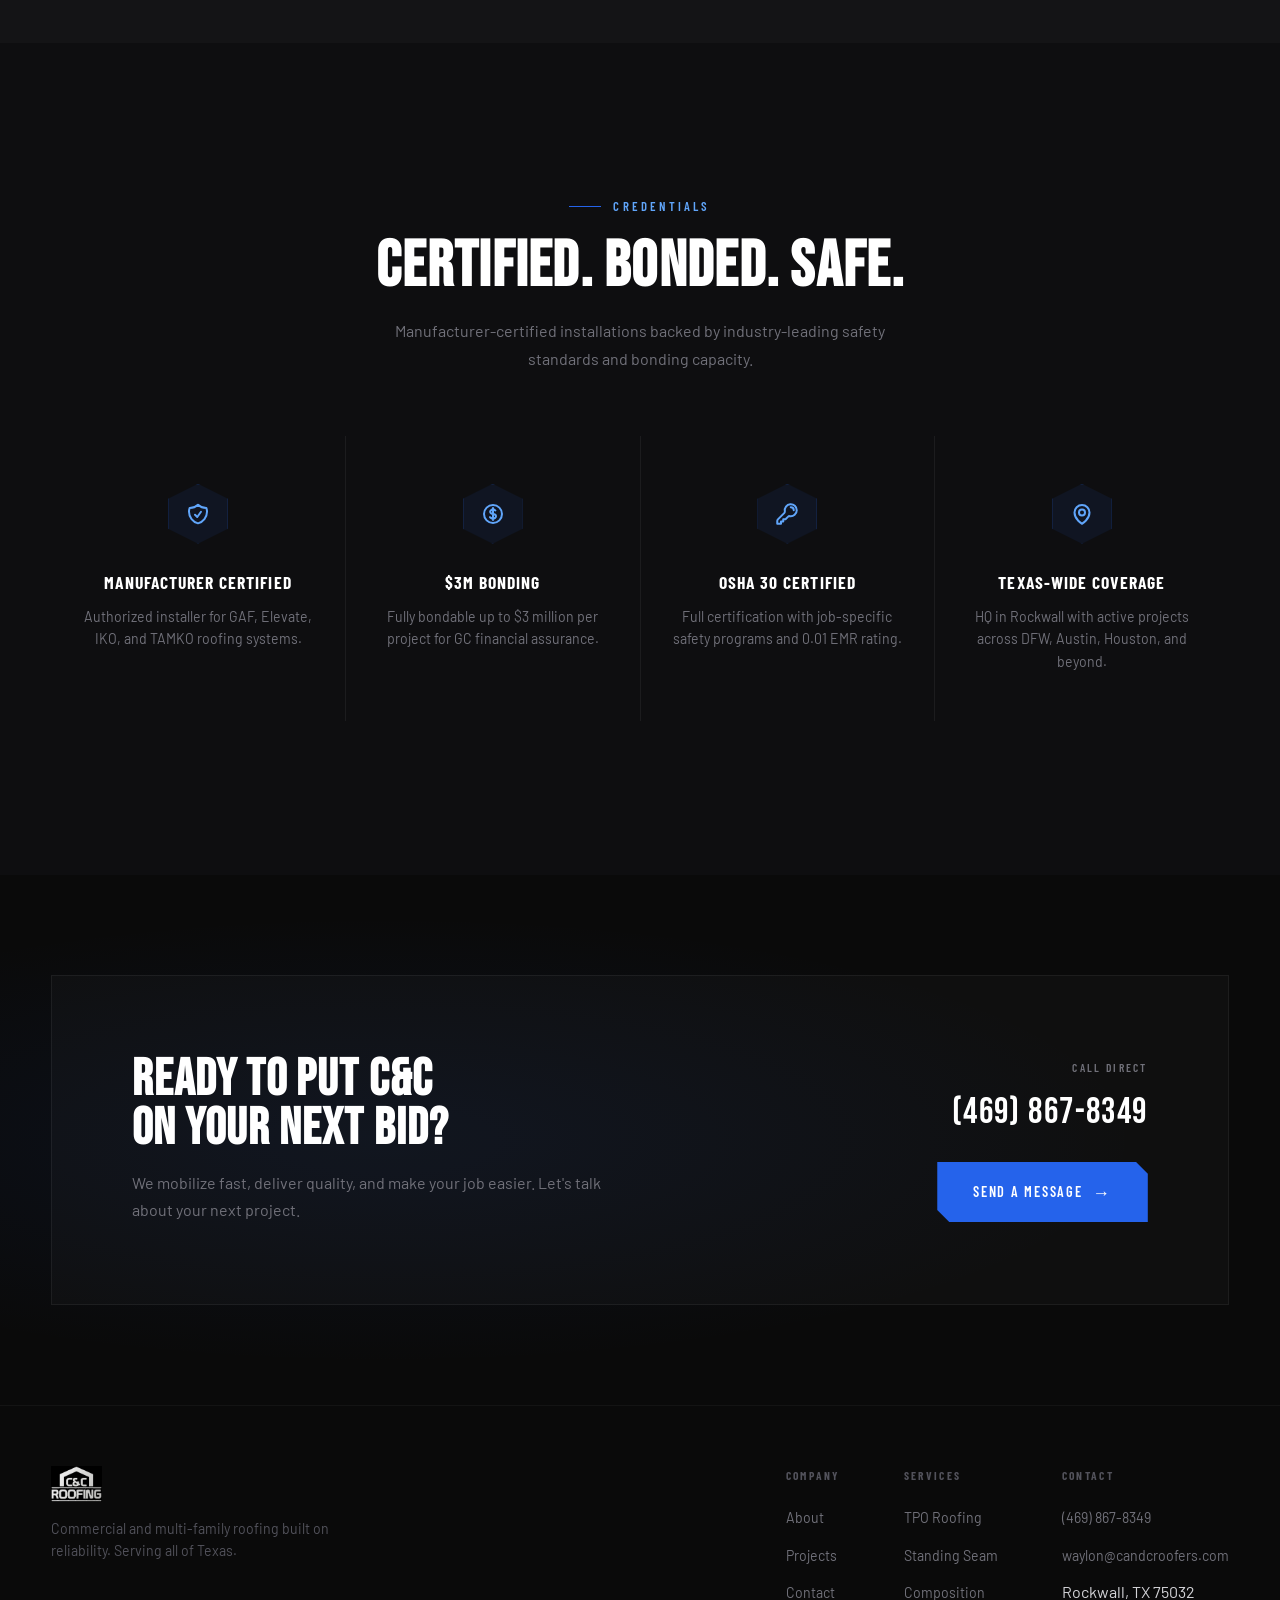
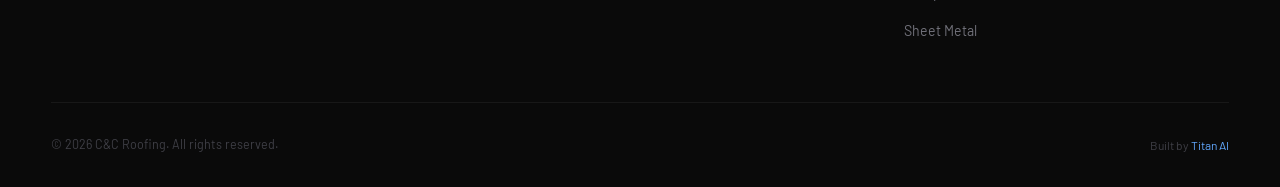
==== commit 477f7fd1: "Add WebP images, favicons, OG tags, iOS fixes, hero video - WebP versions of all 9 project/logo imag" ====
--- a/about.html
+++ b/about.html
@@ -62,7 +62,7 @@
     <div class="container">
       <div class="about-grid">
         <div class="about-image-wrap reveal">
-          <img src="images/Solea_Vintage_Park.PNG" alt="C&C Roofing project">
+          <picture><source srcset="images/Solea_Vintage_Park.webp" type="image/webp"><img src="images/Solea_Vintage_Park.PNG" alt="C&C Roofing project"></picture>
           <div class="about-image-badge">EST. 2017 — ROCKWALL, TX</div>
         </div>
         <div>
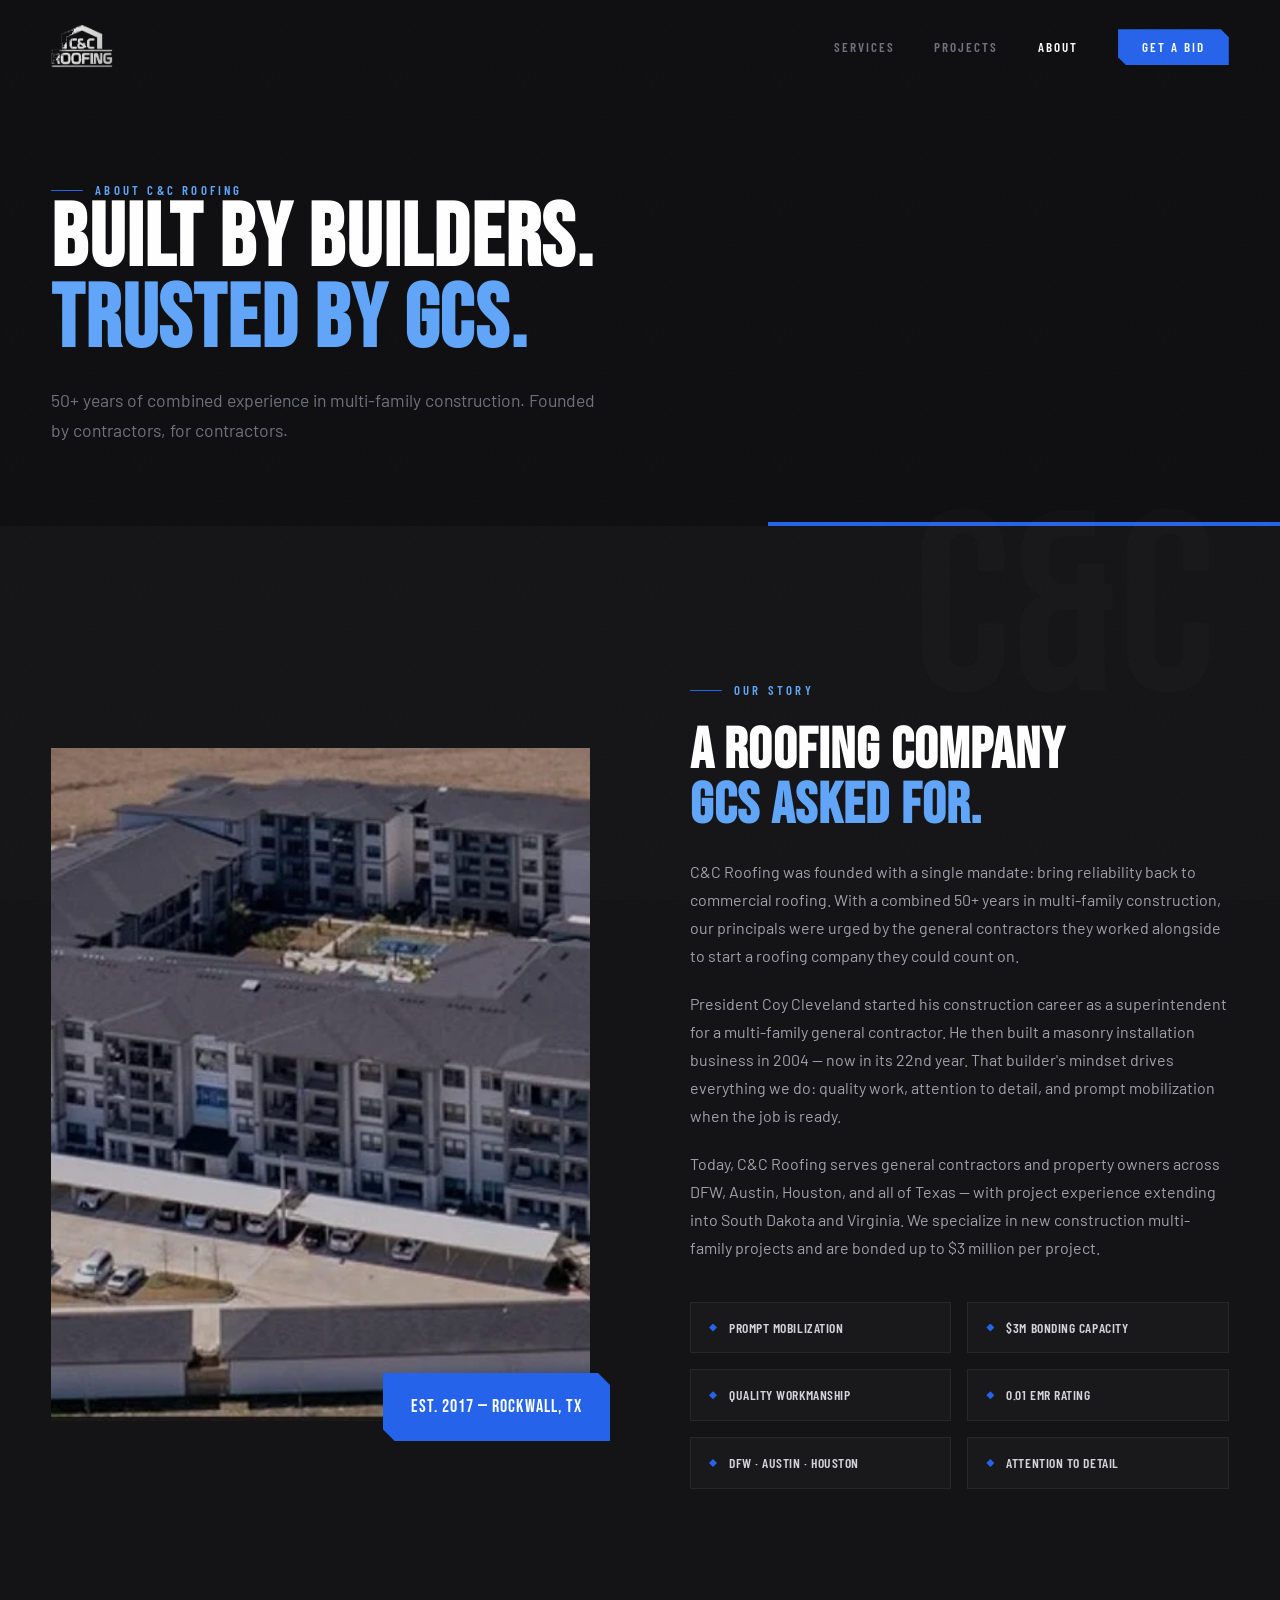
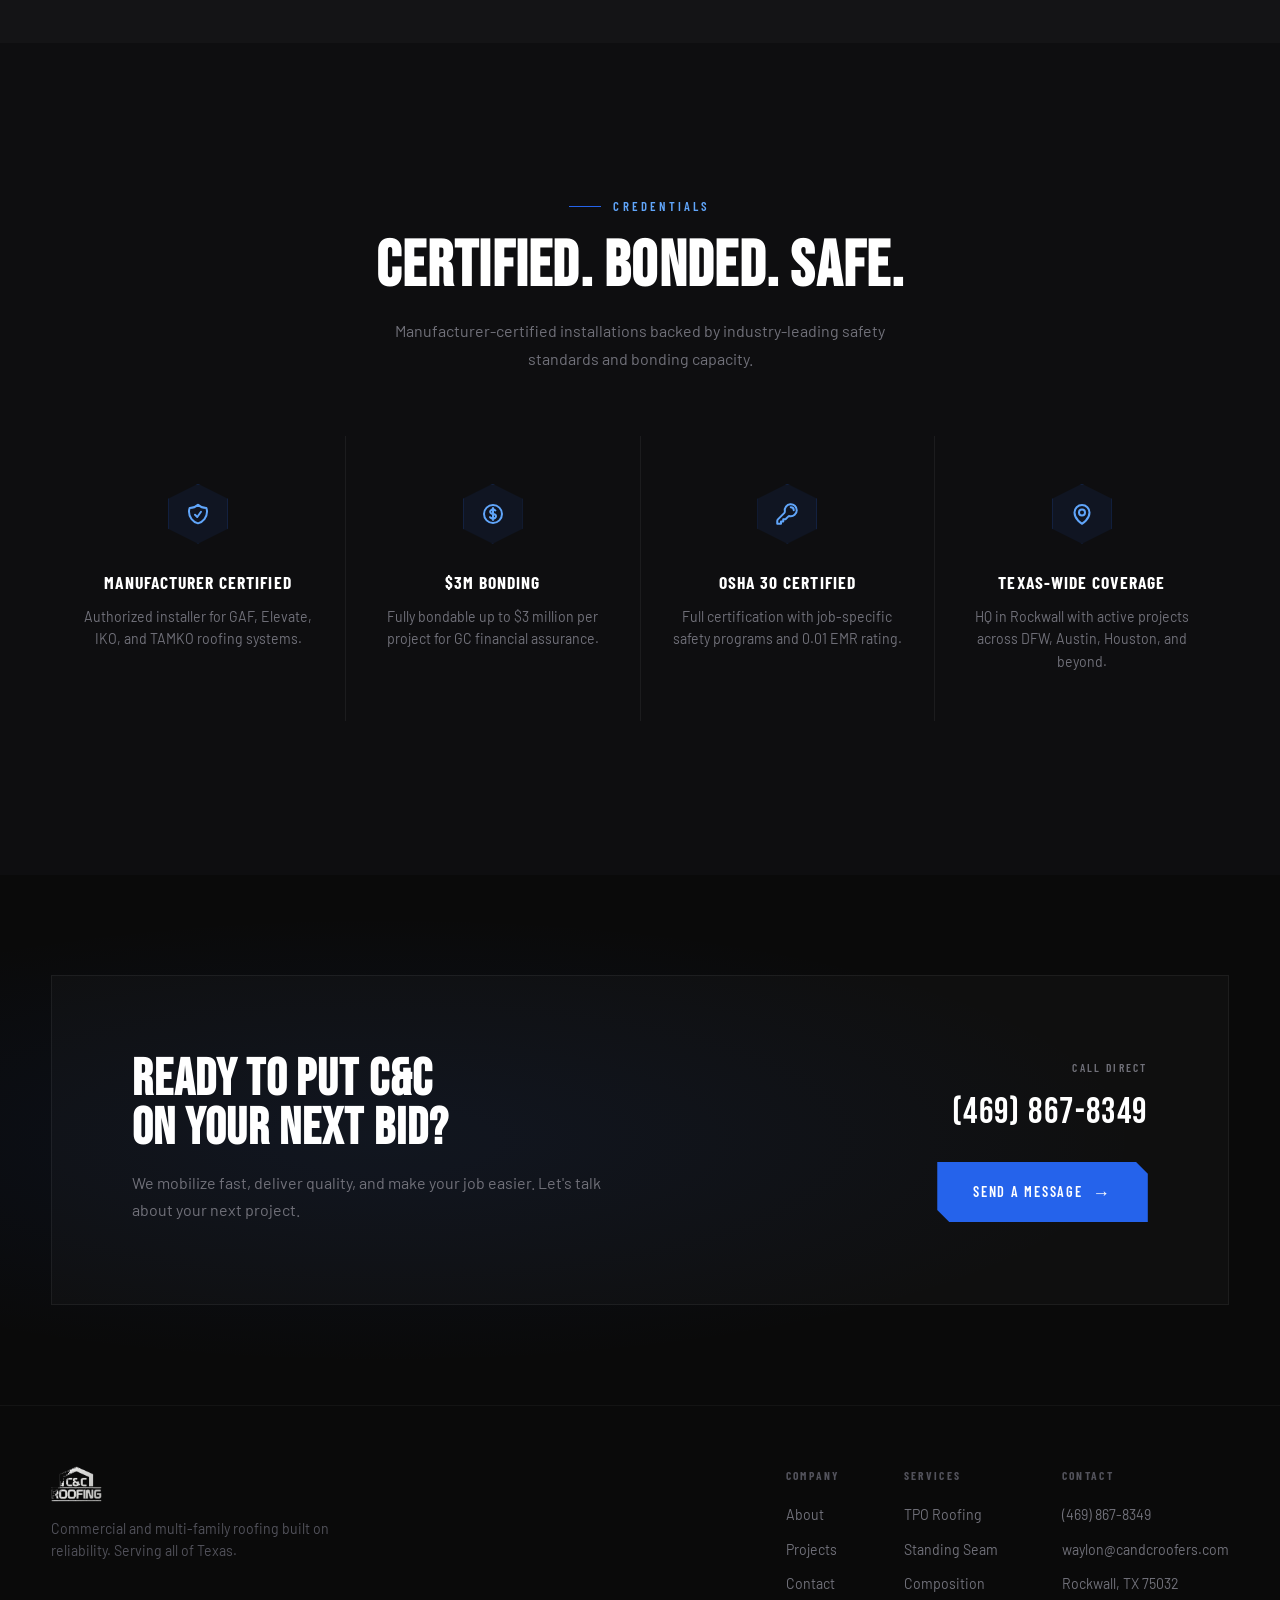
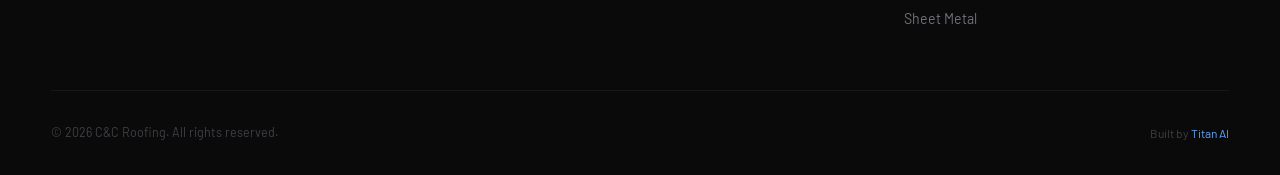
==== commit 1d645f58: "Fix footer: Titan AI link, Rockwall text color matches other footer items Co-Authored-By: Claude Son" ====
--- a/about.html
+++ b/about.html
@@ -152,7 +152,7 @@
       </div>
       <div class="footer-bottom">
         <p class="footer-copy">&copy; 2026 C&C Roofing. All rights reserved.</p>
-        <p class="footer-credit">Built by <a href="#">Titan AI</a></p>
+        <p class="footer-credit">Built by <a href="https://growwithtitan.com" target="_blank" rel="noopener">Titan AI</a></p>
       </div>
     </div>
   </footer>
--- a/css/style.css
+++ b/css/style.css
@@ -955,7 +955,7 @@
   margin-bottom: 20px;
 }
 .footer-col ul { list-style: none; }
-.footer-col li { margin-bottom: 12px; }
+.footer-col li { margin-bottom: 12px; font-size: 0.88rem; color: var(--gray-400); }
 .footer-col a { font-size: 0.88rem; color: var(--gray-400); transition: color 0.3s; }
 .footer-col a:hover { color: var(--white); }
 .footer-bottom {
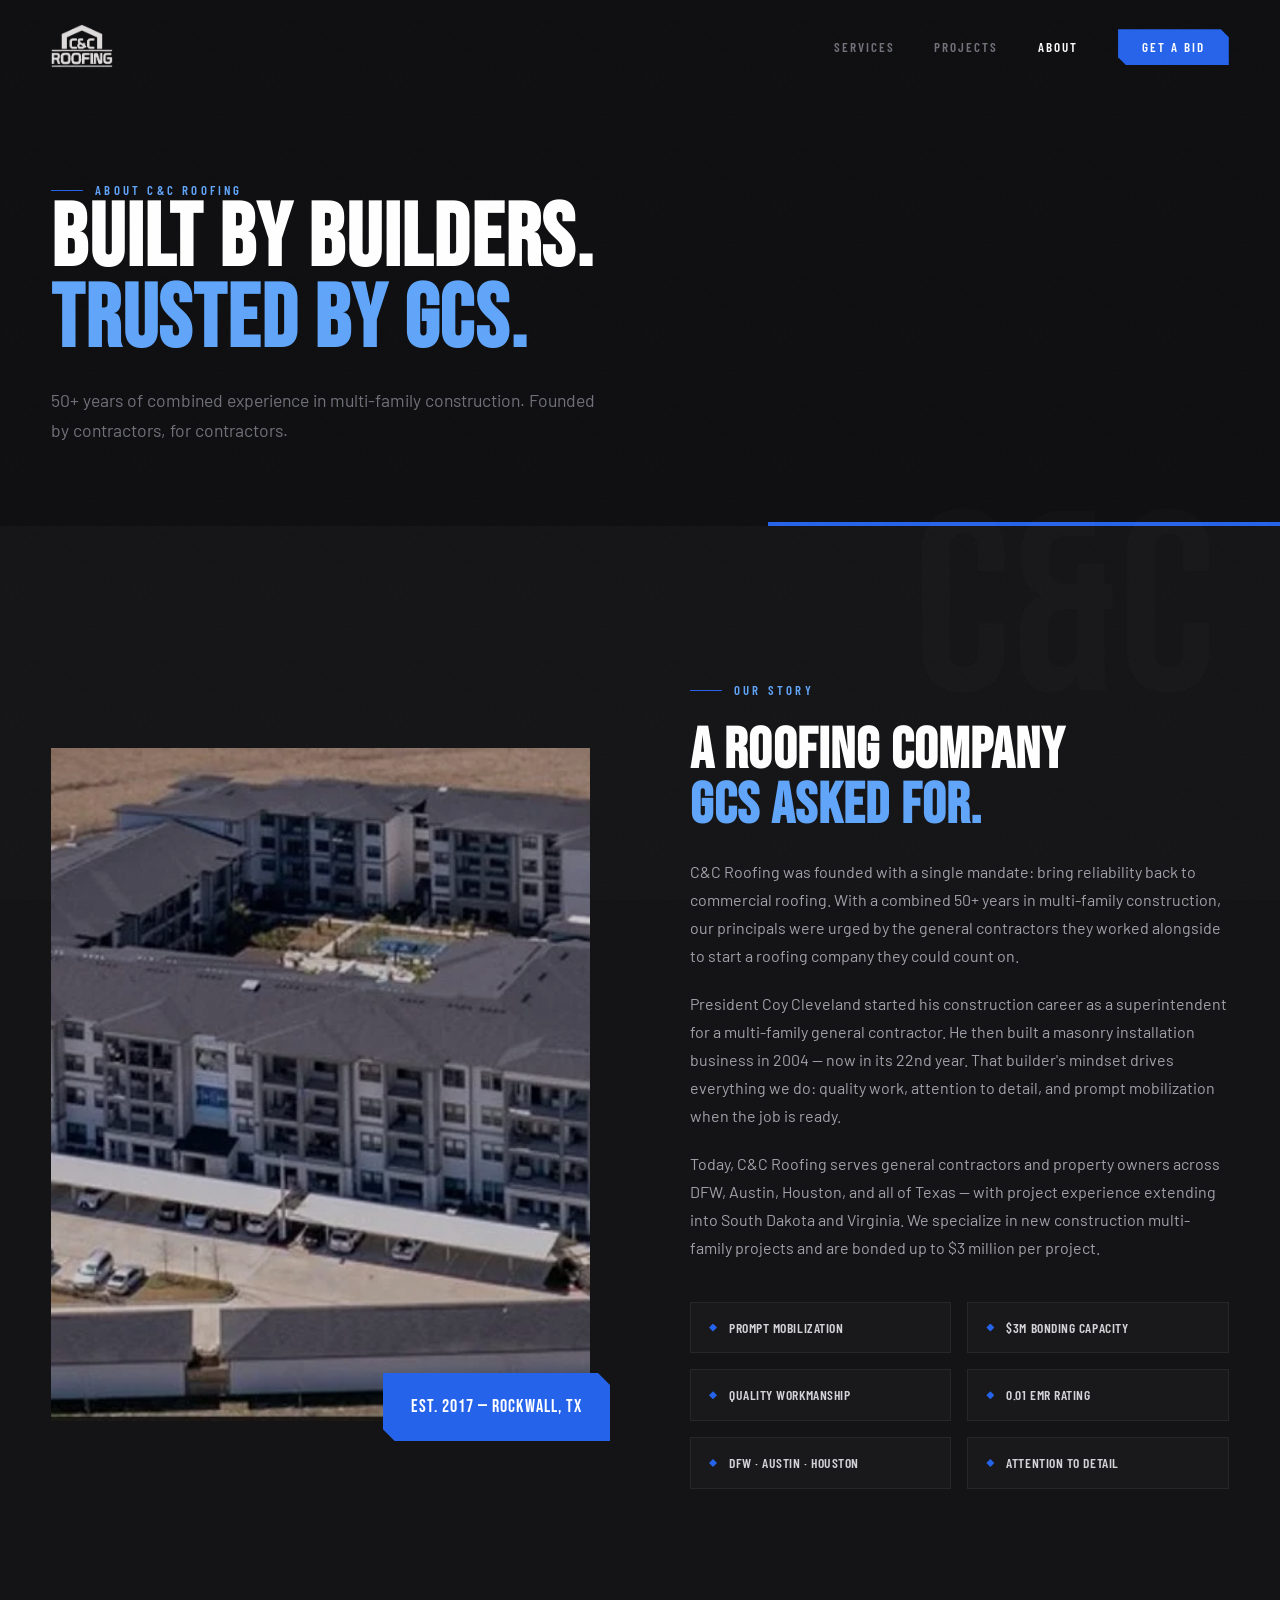
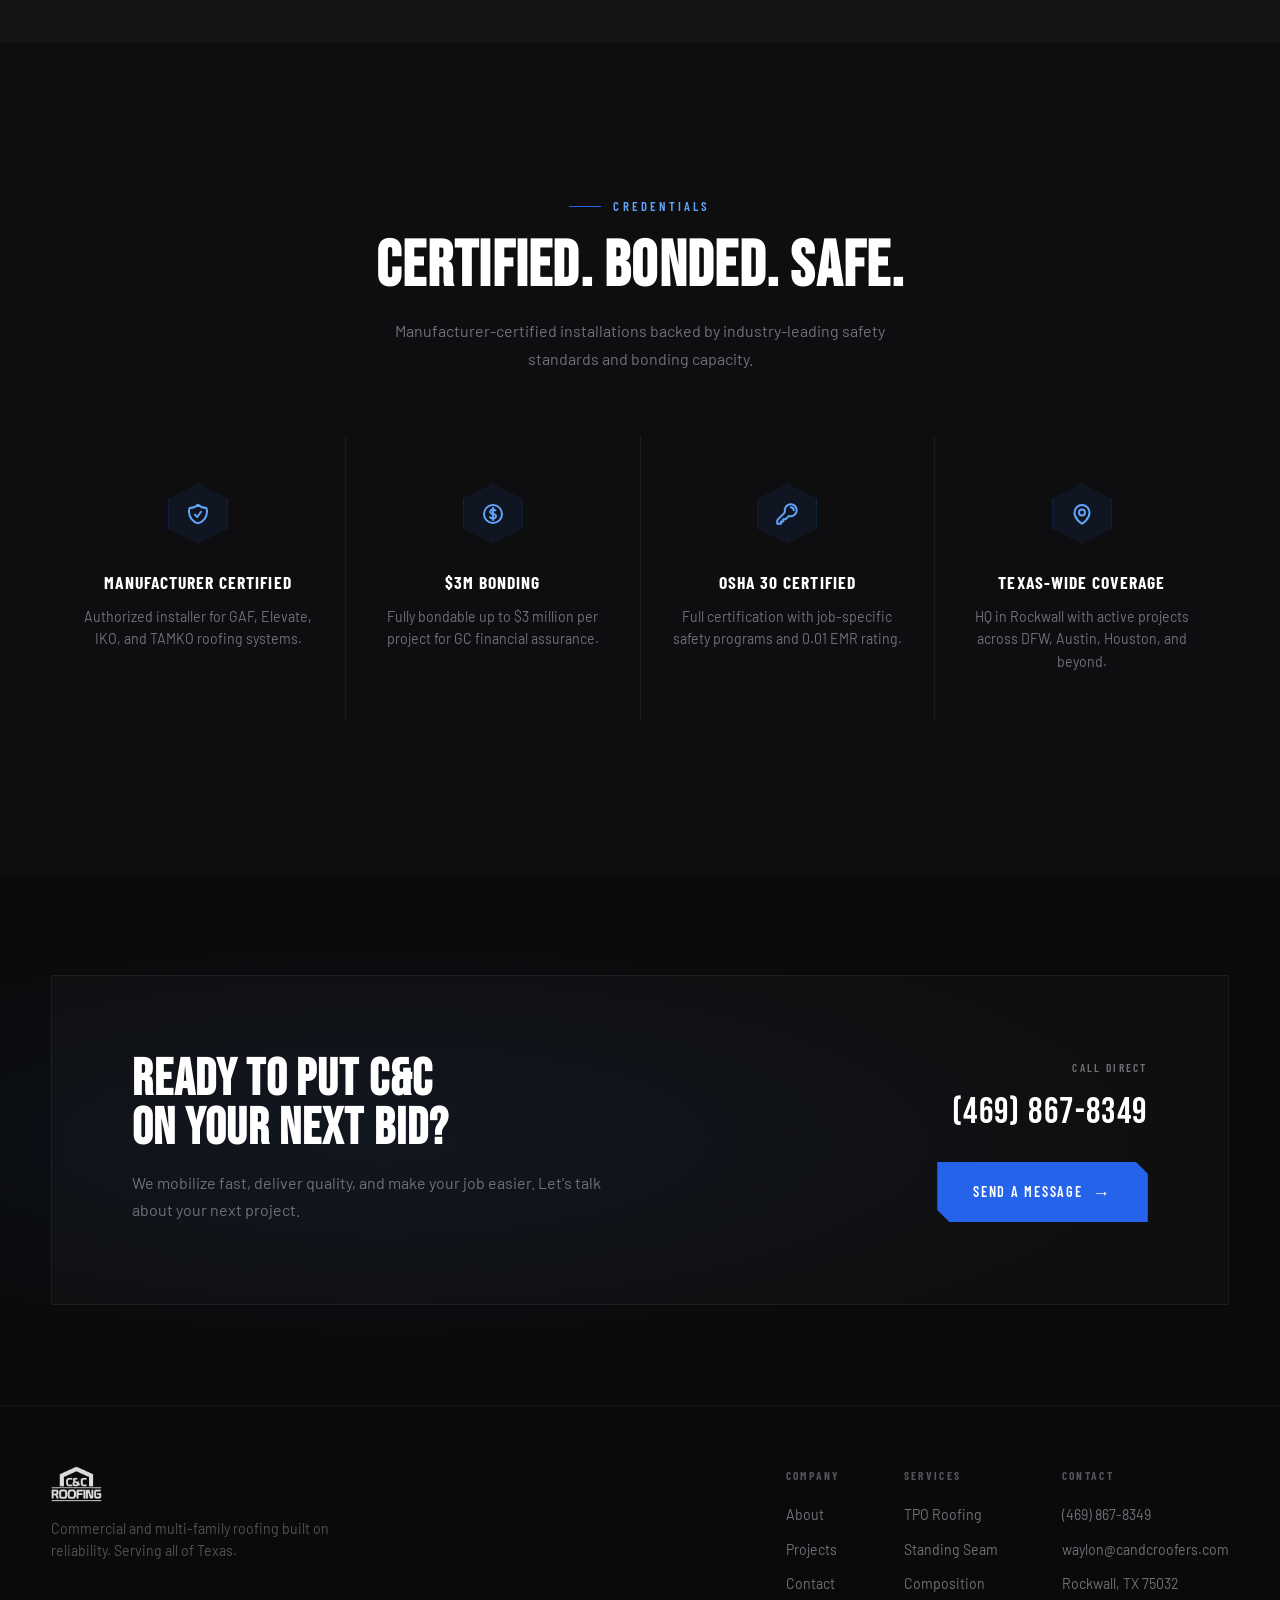
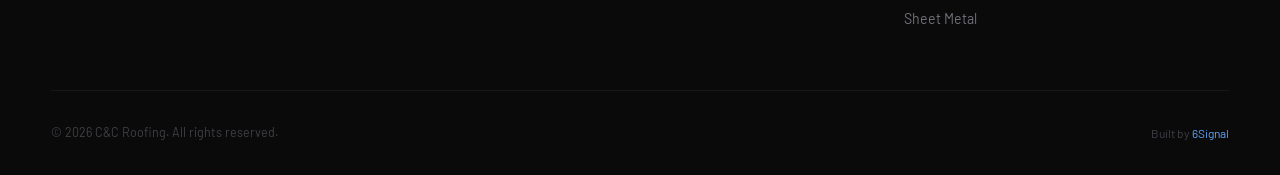
==== commit d773ebda: "Update footer credit to Built by 6Signal linking to 6signal.co Co-Authored-By: Claude Sonnet 4.6 <no" ====
--- a/about.html
+++ b/about.html
@@ -152,7 +152,7 @@
       </div>
       <div class="footer-bottom">
         <p class="footer-copy">&copy; 2026 C&C Roofing. All rights reserved.</p>
-        <p class="footer-credit">Built by <a href="https://growwithtitan.com" target="_blank" rel="noopener">Titan AI</a></p>
+        <p class="footer-credit">Built by <a href="https://6signal.co" target="_blank" rel="noopener">6Signal</a></p>
       </div>
     </div>
   </footer>
--- a/css/style.css
+++ b/css/style.css
@@ -356,31 +356,33 @@
   border-top: 1px solid rgba(255,255,255,0.04);
   border-bottom: 1px solid rgba(255,255,255,0.04);
   padding: 28px 0;
-}
-.trust-inner {
-  display: flex;
-  align-items: center;
-  justify-content: center;
-  gap: 56px;
-  flex-wrap: wrap;
-}
-.trust-item {
-  font-family: var(--font-heading);
-  font-size: 0.78rem;
-  font-weight: 600;
-  color: var(--gray-400);
-  letter-spacing: 0.15em;
-  text-transform: uppercase;
-  display: flex;
-  align-items: center;
-  gap: 10px;
-  transition: color 0.3s;
-}
-.trust-item:hover { color: var(--gray-200); }
+  overflow: hidden;
+}
+.ticker-track {
+  display: flex;
+  align-items: center;
+  width: max-content;
+  animation: ticker-scroll 32s linear infinite;
+}
+.ticker-track:hover { animation-play-state: paused; }
+.ticker-img {
+  height: 40px;
+  width: auto;
+  opacity: 0.75;
+  flex-shrink: 0;
+  transition: opacity 0.3s;
+}
+.ticker-img:hover { opacity: 1; }
 .trust-dot {
   width: 6px; height: 6px;
   background: var(--blue);
   clip-path: polygon(50% 0%, 100% 50%, 50% 100%, 0% 50%);
+  flex-shrink: 0;
+  margin: 0 40px;
+}
+@keyframes ticker-scroll {
+  0%   { transform: translateX(0); }
+  100% { transform: translateX(-50%); }
 }
 
 /* ============================================================
@@ -422,7 +424,7 @@
 }
 .services-grid {
   display: grid;
-  grid-template-columns: repeat(4, 1fr);
+  grid-template-columns: repeat(3, 1fr);
   gap: 1px;
   background: rgba(255,255,255,0.06);
 }
@@ -1003,6 +1005,6 @@
   .footer-top { flex-direction: column; gap: 40px; }
   .footer-links { flex-direction: column; gap: 28px; }
   .footer-bottom { flex-direction: column; gap: 12px; text-align: center; }
-  .trust-inner { gap: 24px; justify-content: flex-start; }
+  .ticker-img { height: 32px; }
   .page-header { padding: 140px 0 60px; }
 }
